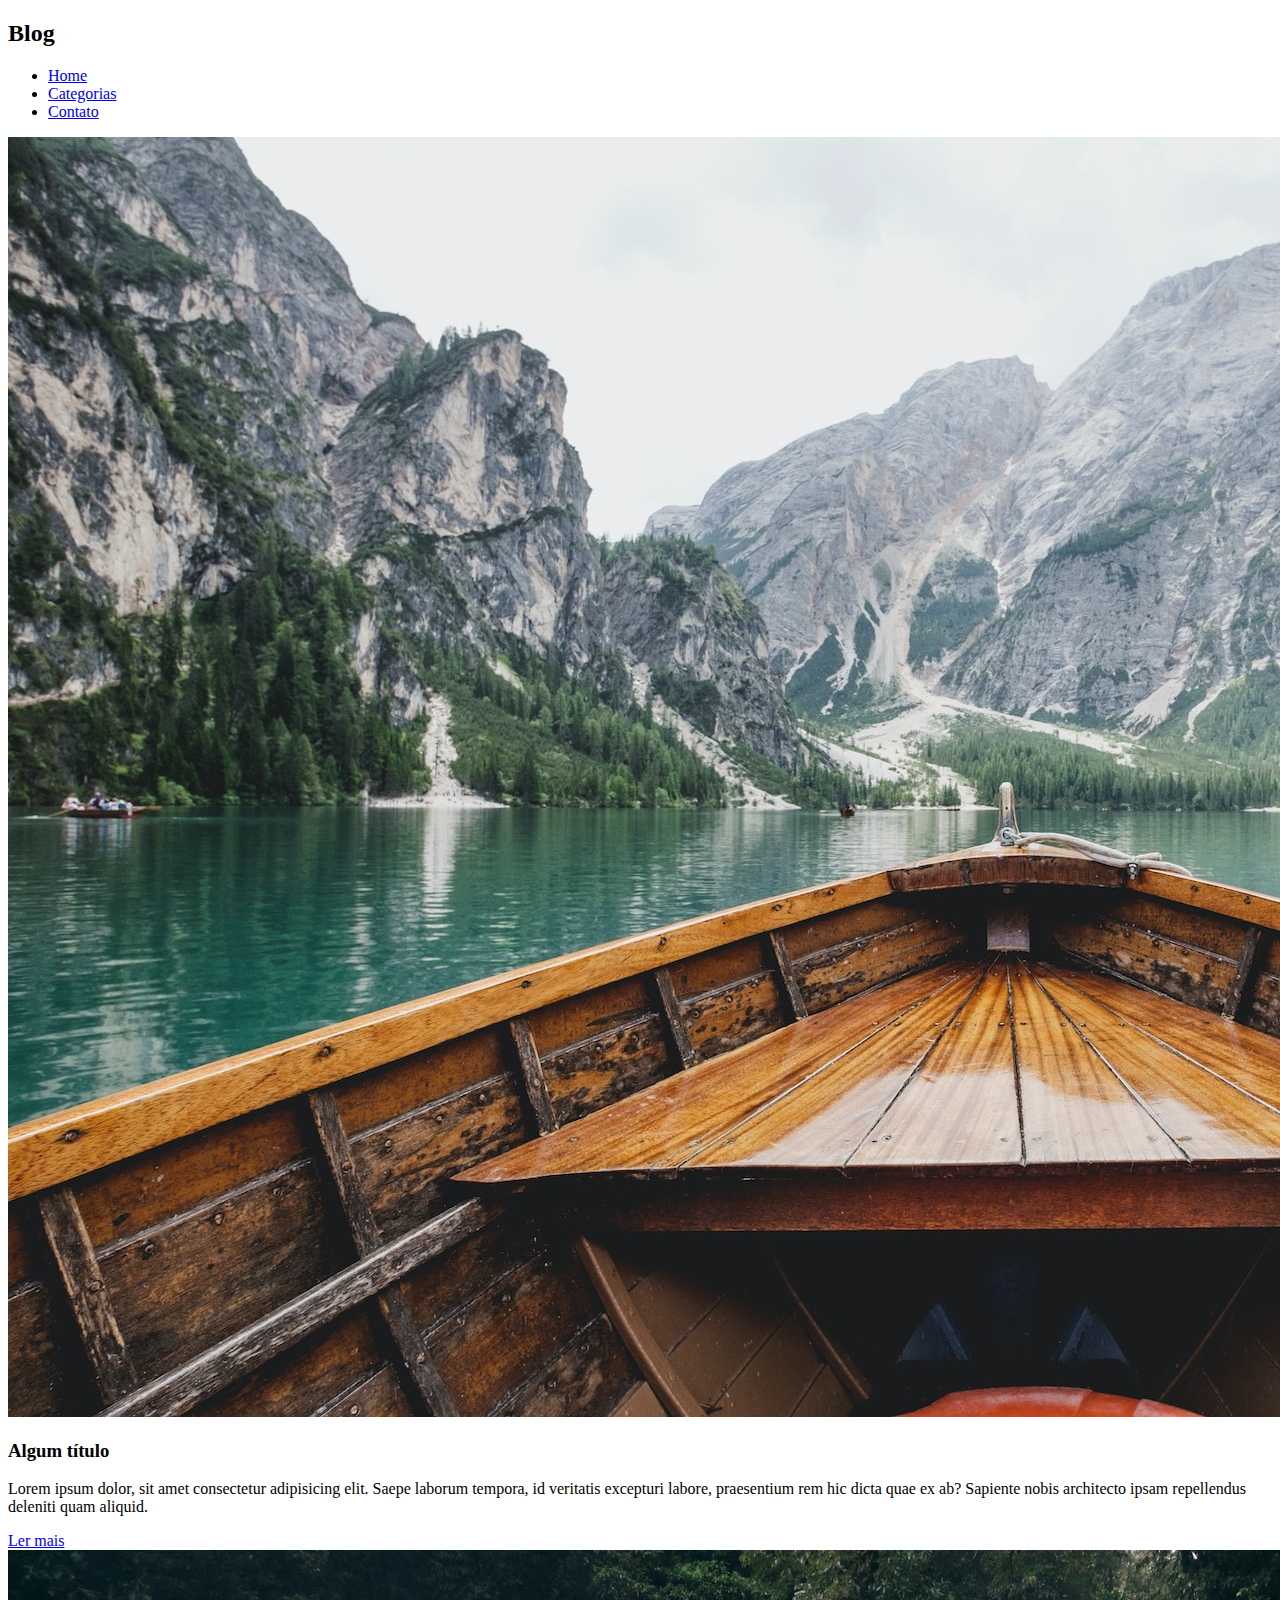
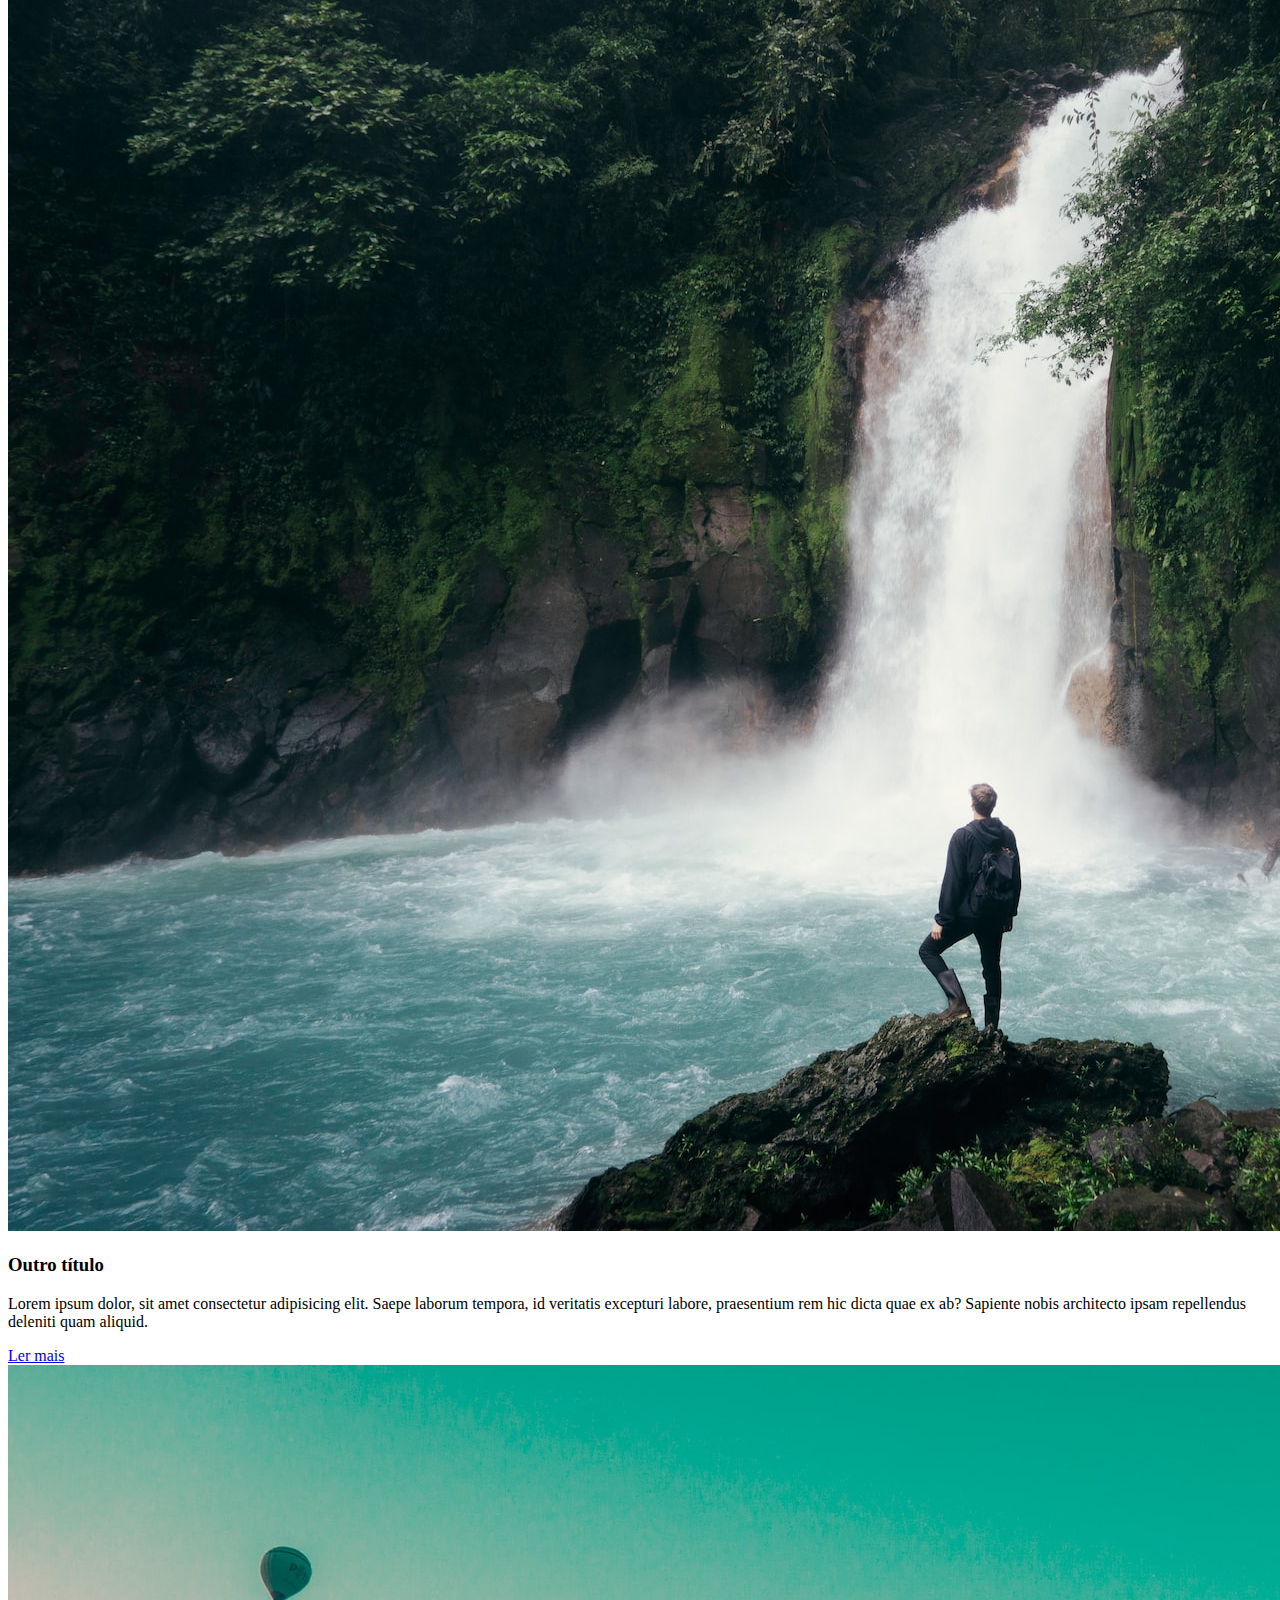
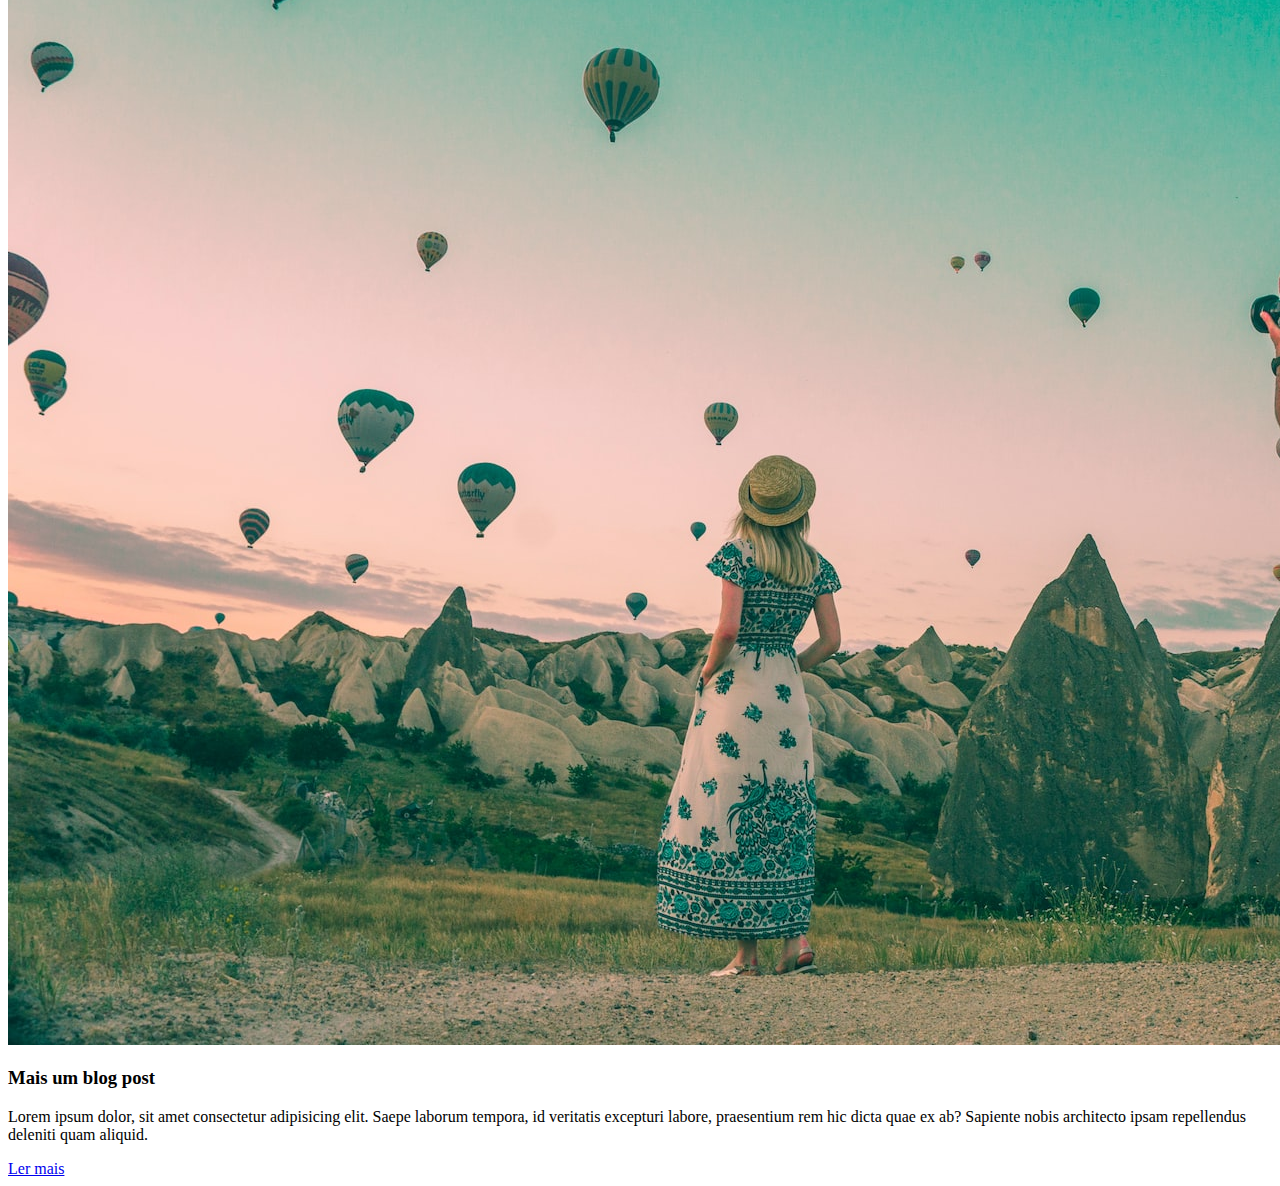
==== BLOG-SEMÂNTICO/index.html @ 83587b0f "primeira versão" ====
<!DOCTYPE html>
<html lang="en">
<head>
    <meta charset="UTF-8">
    <meta name="viewport" content="width=device-width, initial-scale=1.0">
    <title>Blog</title>
    <link rel="stylesheet" href="./CSS/styles.css">
</head>
<body>
    <header>
        <nav id="navbar">
            <div id="navbar-inner">
                <h2>Blog</h2>
                <ul id="nav-links">
                 <li><a href="#">Home</a></li>
                 <li><a href="#">Categorias</a></li>
                 <li><a href="#">Contato</a></li>
                </ul>
            </div>
        </nav>
    </header>
    <div class="container">
       <main id="posts-container">
        <article class="post">
            <img src="./img/f1.jpg" alt="Passeio de barco">
            <h3 class="title"><a href="#"></a>Algum título</h3>
            <p class="description">
                Lorem ipsum dolor, sit amet consectetur adipisicing elit.
                Saepe laborum tempora, id veritatis excepturi labore, 
                praesentium rem hic dicta quae ex ab? 
                Sapiente nobis architecto ipsam repellendus deleniti quam aliquid.
            </p>
            <a href="#">Ler mais</a>
        </article>
        <article class="post">
            <img src="./img/f2.jpg" alt="Cachoeira">
            <h3 class="title"><a href="#"></a>Outro título</h3>
            <p class="description">
                Lorem ipsum dolor, sit amet consectetur adipisicing elit.
                Saepe laborum tempora, id veritatis excepturi labore, 
                praesentium rem hic dicta quae ex ab? 
                Sapiente nobis architecto ipsam repellendus deleniti quam aliquid.
            </p>
            <a href="#">Ler mais</a>
        </article>
        <article class="post">
            <img src="./img/f3.jpg" alt="Balões">
            <h3 class="title"><a href="#"></a>Mais um blog post</h3>
            <p class="description">
                Lorem ipsum dolor, sit amet consectetur adipisicing elit.
                Saepe laborum tempora, id veritatis excepturi labore, 
                praesentium rem hic dicta quae ex ab? 
                Sapiente nobis architecto ipsam repellendus deleniti quam aliquid.
            </p>
            <a href="#">Ler mais</a>
        </article>
       </main> 
       <aside id="sidebar"></aside>
    </div>
</body>
</html>
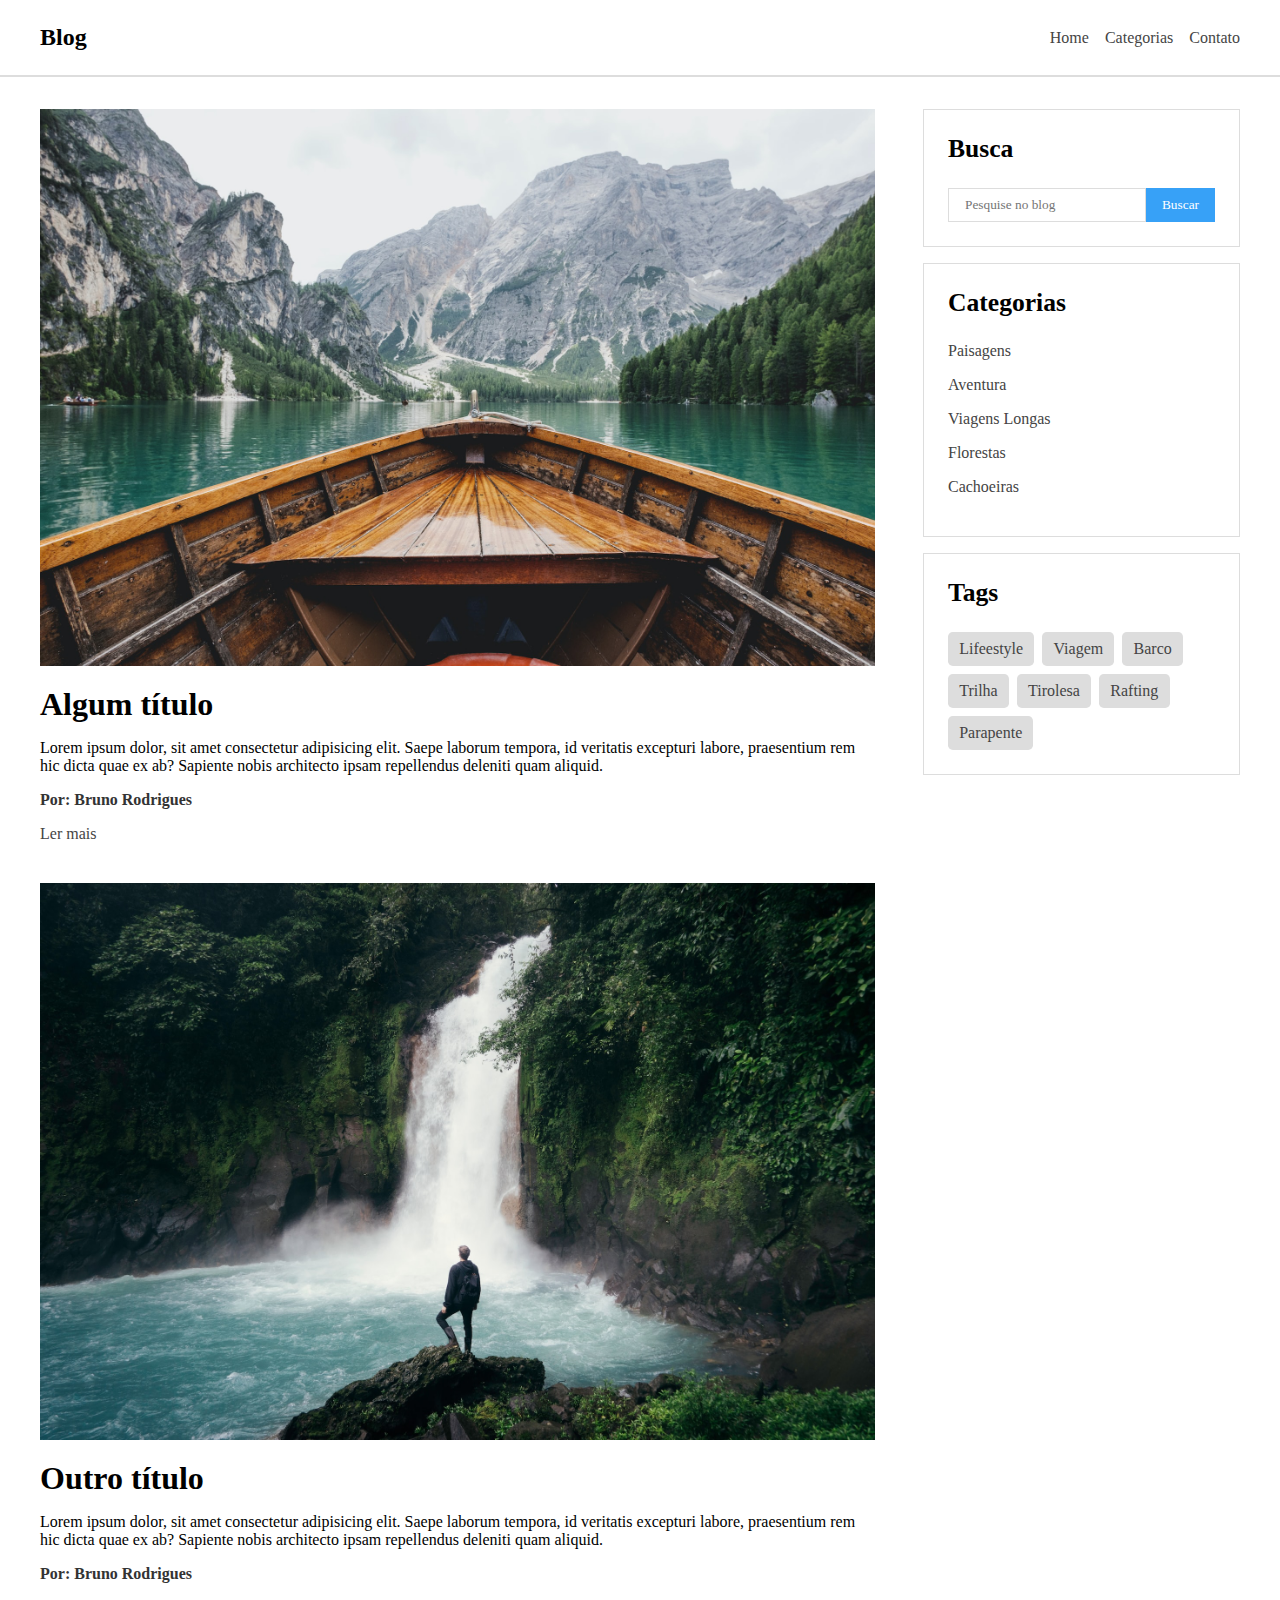
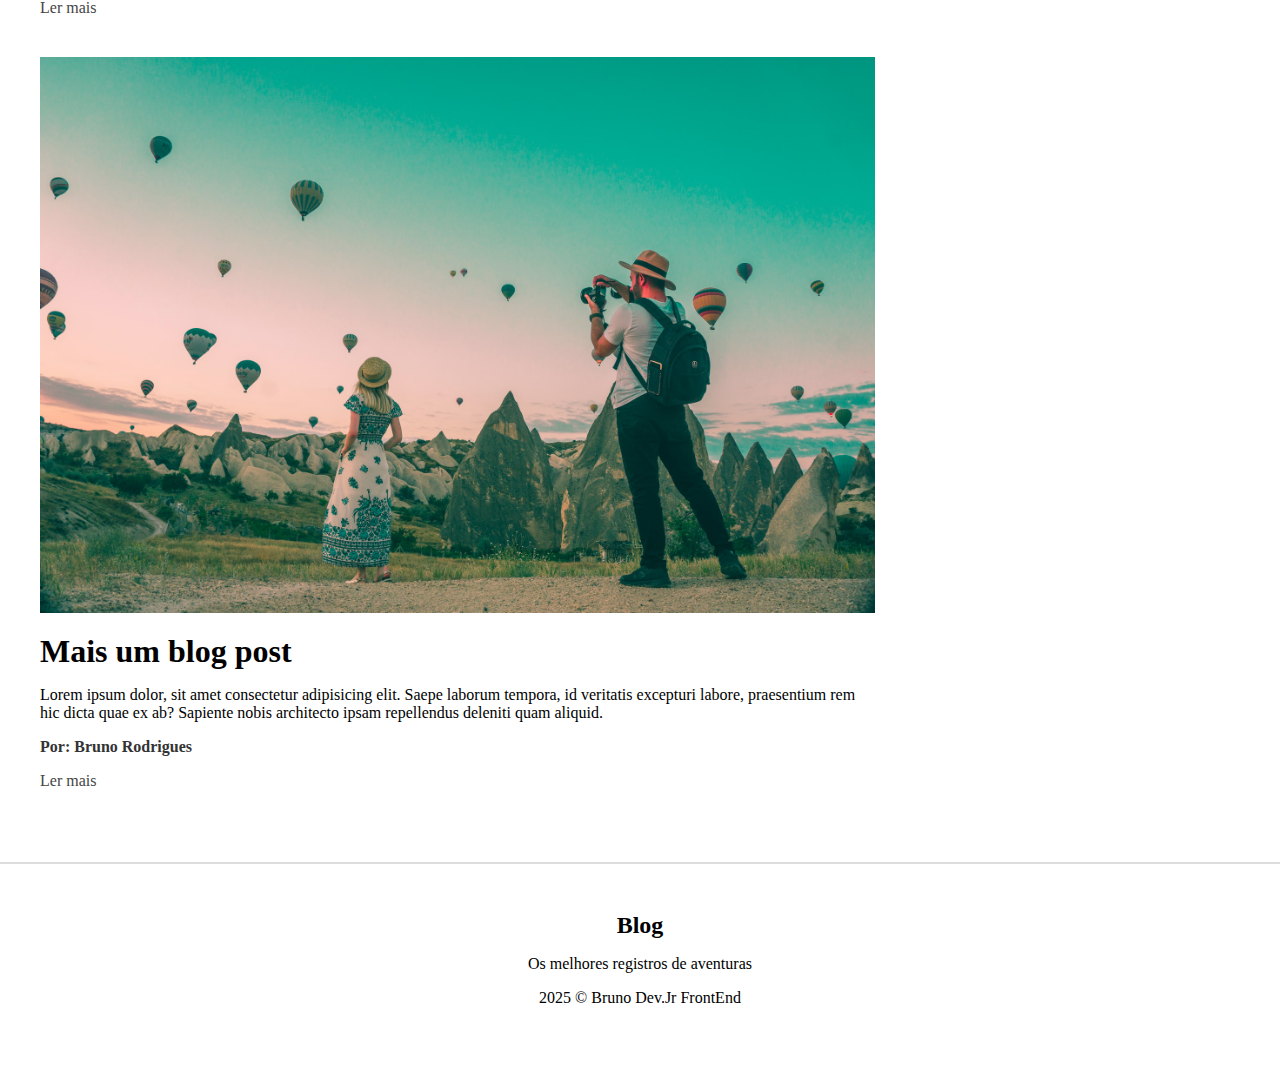
==== commit 7f761897: "code finish" ====
--- a/BLOG-SEMÂNTICO/index.html
+++ b/BLOG-SEMÂNTICO/index.html
@@ -1,5 +1,5 @@
 <!DOCTYPE html>
-<html lang="en">
+<html lang="pt-br">
 <head>
     <meta charset="UTF-8">
     <meta name="viewport" content="width=device-width, initial-scale=1.0">
@@ -30,6 +30,7 @@
                 praesentium rem hic dicta quae ex ab? 
                 Sapiente nobis architecto ipsam repellendus deleniti quam aliquid.
             </p>
+            <p class="author">Por: Bruno Rodrigues</p>
             <a href="#">Ler mais</a>
         </article>
         <article class="post">
@@ -41,6 +42,7 @@
                 praesentium rem hic dicta quae ex ab? 
                 Sapiente nobis architecto ipsam repellendus deleniti quam aliquid.
             </p>
+            <p class="author">Por: Bruno Rodrigues</p>
             <a href="#">Ler mais</a>
         </article>
         <article class="post">
@@ -52,10 +54,48 @@
                 praesentium rem hic dicta quae ex ab? 
                 Sapiente nobis architecto ipsam repellendus deleniti quam aliquid.
             </p>
+            <p class="author">Por: Bruno Rodrigues</p>
             <a href="#">Ler mais</a>
         </article>
        </main> 
-       <aside id="sidebar"></aside>
+       <aside id="sidebar">
+        <section id="search-bar">
+            <h4>Busca</h4>
+            <form>
+                <input type="text" placeholder="Pesquise no blog">
+                <input type="submit" value="Buscar">
+            </form>
+        </section>
+        <section id="categories">
+            <h4>Categorias</h4>
+            <nav>
+                <ul>
+                    <li><a href="#">Paisagens</a></li>
+                    <li><a href="#">Aventura</a></li>
+                    <li><a href="#">Viagens Longas</a></li>
+                    <li><a href="#">Florestas</a></li>
+                    <li><a href="#">Cachoeiras</a></li>
+                </ul>
+            </nav>
+        </section>
+        <section id="tags">
+            <h4>Tags</h4>
+            <div id="tags-container">
+                <a href="#">Lifeestyle</a>
+                <a href="#">Viagem</a>
+                <a href="#">Barco</a>
+                <a href="#">Trilha</a>
+                <a href="#">Tirolesa</a>
+                <a href="#">Rafting</a>
+                <a href="#">Parapente</a>
+            </div>
+        </section>
+       </aside>
     </div>
+    <footer id="footer">
+        <h2>Blog</h2>
+        <p>Os melhores registros de aventuras</p>
+        <p>2025 &copy; Bruno Dev.Jr FrontEnd</p>
+    </footer>
 </body>
 </html>--- a/BLOG-SEMÂNTICO/CSS/styles.css
+++ b/BLOG-SEMÂNTICO/CSS/styles.css
@@ -0,0 +1,151 @@
+*{
+    padding: 0;
+    margin: 0;
+    font-family: Georgia;
+}
+
+ul{
+    list-style: none;
+}
+
+a{
+    text-decoration: none;
+    color: #444;
+    transition: 0.4s;
+}
+
+a:hover{
+    color: #37a1f7;
+}
+
+/* Navbar */
+
+#navbar{
+    padding: 1.5rem 2.5rem;
+    border-bottom: 2px solid #ddd;
+}
+
+#navbar-inner{
+    display: flex;
+    justify-content: space-between;
+    align-items: center;
+    max-width: 1200px;
+    margin: 0 auto;
+}
+
+#nav-links{
+    display: flex;
+    gap: 1rem;
+}
+
+/* Conteudo principal */
+
+.container{
+    display: flex;
+    max-width: 1200px;
+    margin: 0 auto;
+    gap: 3rem;
+    padding: 2rem 2.5rem;
+}
+
+#posts-container{
+    flex: 3 1 0;
+}
+
+.post{
+    margin-bottom: 2.5rem;
+}
+
+.post img{
+    width: 100%;
+    margin-bottom: 1rem;
+}
+
+.title,
+.description,
+.author {
+    margin-bottom: 1rem;
+}
+
+.title{
+    font-size: 2rem;
+}
+
+.author{
+    font-weight: bold;
+    color: #333;
+}
+
+/* barra lateral */
+
+#sidebar{
+    flex: 1 1 0;
+}
+
+#search-bar,
+#categories,
+#tags{
+    padding: 1.5rem;
+    border: 1px solid #ddd;
+    margin-bottom: 1rem;
+}
+
+#search-bar h4,
+#categories h4,
+#tags h4{
+    margin-bottom: 1.5rem;
+    font-size: 1.6rem;
+}
+
+#search-bar form{
+    display: flex;
+}
+
+#search-bar input{
+    padding: 0.5rem 1rem;
+    border: 1px solid #ddd;
+}
+
+#search-bar input[type="submit"]{
+    cursor: pointer;
+    background-color: #37a1f7;
+    border: none;
+    color: #fff;
+}
+
+#categories li{
+    margin-bottom: 1rem;
+}
+
+#tags-container{
+    display: flex;
+    flex-wrap: wrap;
+    gap: 0.5rem;
+}
+
+#tags-container a{
+    background-color: #ddd;
+    padding: 0.5rem 0.7rem;
+    border-radius: 0.3rem;
+}
+
+/* footer */
+
+#footer{
+    border-top: 2px solid #ddd;
+    padding: 3rem;
+    text-align: center;
+}
+
+#footer h2,
+#footer p{
+    margin-bottom: 1rem;
+}
+
+/* responsividade */
+
+@media (max-width: 450px){
+    .container{
+        flex-wrap: wrap;
+    }
+}